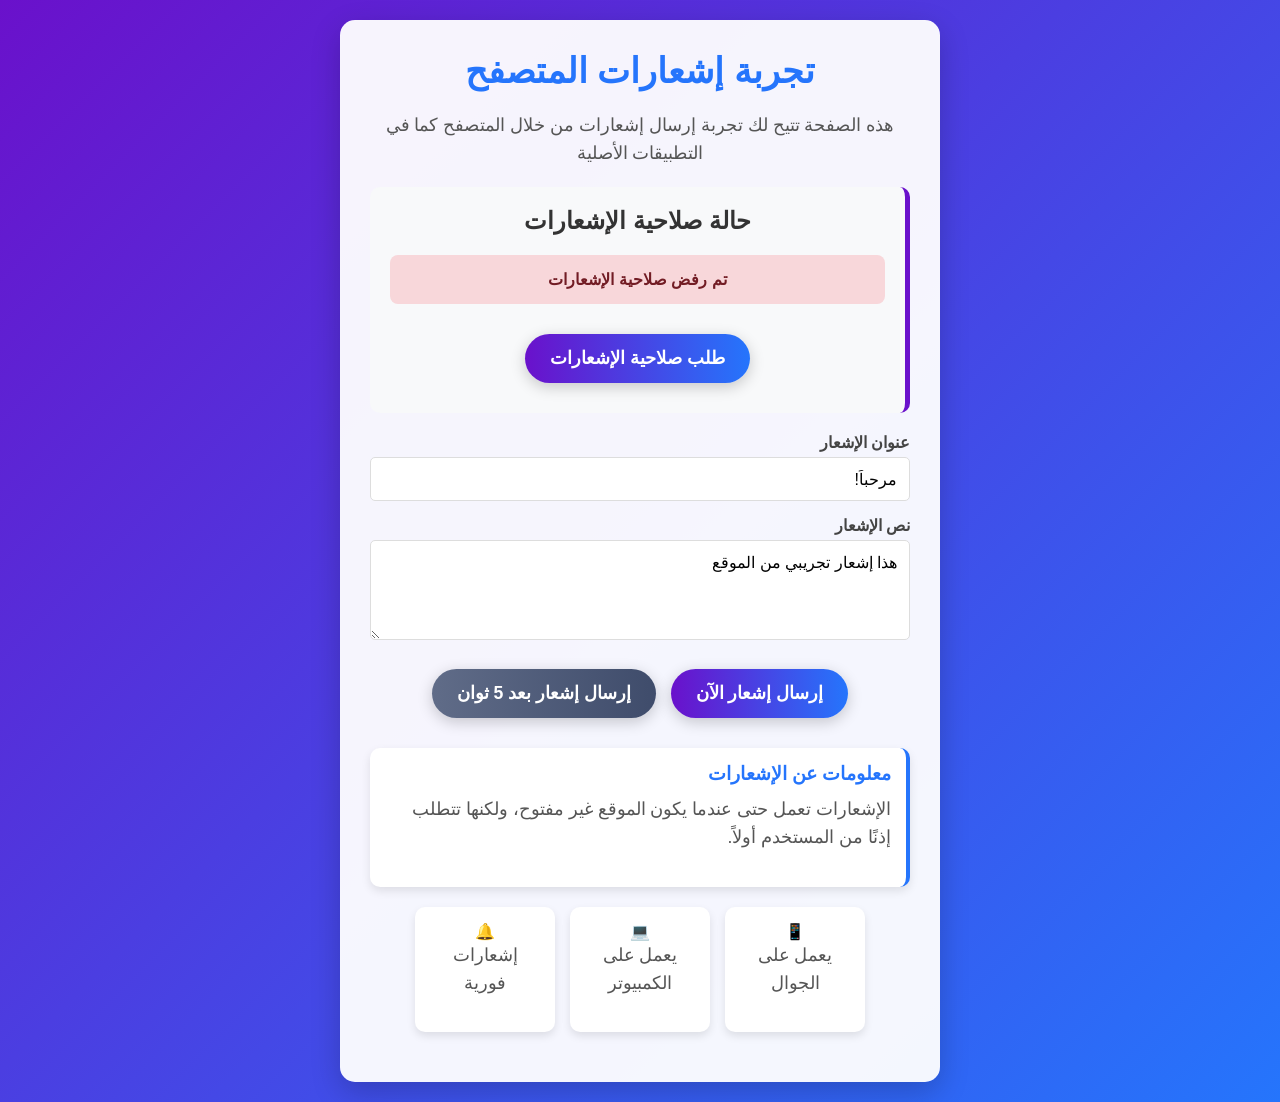
==== index.html @ 8c6db7a8 "Add files via upload" ====
<!DOCTYPE html>
<html lang="ar" dir="rtl">
<head>
    <meta charset="UTF-8">
    <meta name="viewport" content="width=device-width, initial-scale=1.0">
    <title>تجربة إشعارات المتصفح</title>
    <style>
        * {
            box-sizing: border-box;
            margin: 0;
            padding: 0;
            font-family: 'Segoe UI', Tahoma, Geneva, Verdana, sans-serif;
        }
        
        body {
            background: linear-gradient(135deg, #6a11cb 0%, #2575fc 100%);
            color: #333;
            min-height: 100vh;
            padding: 20px;
            display: flex;
            flex-direction: column;
            align-items: center;
            justify-content: center;
        }
        
        .container {
            background-color: rgba(255, 255, 255, 0.95);
            border-radius: 15px;
            box-shadow: 0 10px 30px rgba(0, 0, 0, 0.2);
            padding: 30px;
            width: 90%;
            max-width: 600px;
            text-align: center;
        }
        
        h1 {
            color: #2575fc;
            margin-bottom: 20px;
            font-size: 2.2rem;
        }
        
        p {
            line-height: 1.6;
            margin-bottom: 20px;
            color: #555;
            font-size: 1.1rem;
        }
        
        .notification-box {
            background-color: #f8f9fa;
            border-radius: 10px;
            padding: 20px;
            margin: 20px 0;
            border-right: 5px solid #6a11cb;
        }
        
        .input-group {
            margin-bottom: 15px;
            text-align: right;
        }
        
        label {
            display: block;
            margin-bottom: 5px;
            font-weight: bold;
            color: #444;
        }
        
        input, textarea {
            width: 100%;
            padding: 12px;
            border: 1px solid #ddd;
            border-radius: 5px;
            font-size: 1rem;
            transition: border-color 0.3s;
        }
        
        input:focus, textarea:focus {
            outline: none;
            border-color: #6a11cb;
            box-shadow: 0 0 0 2px rgba(106, 17, 203, 0.2);
        }
        
        textarea {
            min-height: 100px;
            resize: vertical;
        }
        
        .btn {
            background: linear-gradient(to right, #6a11cb, #2575fc);
            color: white;
            border: none;
            padding: 14px 25px;
            border-radius: 50px;
            cursor: pointer;
            font-size: 1.1rem;
            font-weight: bold;
            margin: 10px 5px;
            transition: all 0.3s;
            box-shadow: 0 4px 15px rgba(0, 0, 0, 0.2);
        }
        
        .btn:hover {
            transform: translateY(-2px);
            box-shadow: 0 6px 20px rgba(0, 0, 0, 0.25);
        }
        
        .btn:active {
            transform: translateY(0);
        }
        
        .btn-secondary {
            background: linear-gradient(to right, #606c88, #3f4c6b);
        }
        
        .permission-status {
            margin: 20px 0;
            padding: 15px;
            border-radius: 8px;
            font-weight: bold;
        }
        
        .granted {
            background-color: #d4edda;
            color: #155724;
        }
        
        .denied {
            background-color: #f8d7da;
            color: #721c24;
        }
        
        .default {
            background-color: #e2e3e5;
            color: #383d41;
        }
        
        .notification-example {
            background-color: #fff;
            border-radius: 10px;
            padding: 15px;
            margin: 20px 0;
            box-shadow: 0 4px 10px rgba(0, 0, 0, 0.1);
            text-align: right;
            border-right: 4px solid #2575fc;
        }
        
        .notification-example h3 {
            color: #2575fc;
            margin-bottom: 10px;
        }
        
        .features {
            display: flex;
            flex-wrap: wrap;
            justify-content: center;
            gap: 15px;
            margin: 20px 0;
        }
        
        .feature {
            background: white;
            border-radius: 10px;
            padding: 15px;
            width: 140px;
            box-shadow: 0 4px 8px rgba(0, 0, 0, 0.1);
            text-align: center;
        }
        
        .feature i {
            font-size: 2rem;
            color: #6a11cb;
            margin-bottom: 10px;
        }
        
        @media (max-width: 768px) {
            .container {
                width: 95%;
                padding: 20px;
            }
            
            h1 {
                font-size: 1.8rem;
            }
            
            .btn {
                padding: 12px 20px;
                font-size: 1rem;
            }
        }
    </style>
</head>
<body>
    <div class="container">
        <h1>تجربة إشعارات المتصفح</h1>
        
        <p>هذه الصفحة تتيح لك تجربة إرسال إشعارات من خلال المتصفح كما في التطبيقات الأصلية</p>
        
        <div class="notification-box">
            <h2>حالة صلاحية الإشعارات</h2>
            <div id="permissionStatus" class="permission-status default">جارِ التحقق...</div>
            <button id="requestPermission" class="btn">طلب صلاحية الإشعارات</button>
        </div>
        
        <div class="input-group">
            <label for="notificationTitle">عنوان الإشعار</label>
            <input type="text" id="notificationTitle" value="مرحباً!">
        </div>
        
        <div class="input-group">
            <label for="notificationBody">نص الإشعار</label>
            <textarea id="notificationBody">هذا إشعار تجريبي من الموقع</textarea>
        </div>
        
        <button id="sendNotification" class="btn">إرسال إشعار الآن</button>
        <button id="scheduleNotification" class="btn btn-secondary">إرسال إشعار بعد 5 ثوان</button>
        
        <div class="notification-example">
            <h3>معلومات عن الإشعارات</h3>
            <p>الإشعارات تعمل حتى عندما يكون الموقع غير مفتوح، ولكنها تتطلب إذنًا من المستخدم أولاً.</p>
        </div>
        
        <div class="features">
            <div class="feature">
                <div>📱</div>
                <p>يعمل على الجوال</p>
            </div>
            <div class="feature">
                <div>💻</div>
                <p>يعمل على الكمبيوتر</p>
            </div>
            <div class="feature">
                <div>🔔</div>
                <p>إشعارات فورية</p>
            </div>
        </div>
    </div>

    <script>
        document.addEventListener('DOMContentLoaded', function() {
            const permissionStatus = document.getElementById('permissionStatus');
            const requestPermissionBtn = document.getElementById('requestPermission');
            const sendNotificationBtn = document.getElementById('sendNotification');
            const scheduleNotificationBtn = document.getElementById('scheduleNotification');
            
            // التحقق من حالة الصلاحية
            function checkNotificationPermission() {
                if (!('Notification' in window)) {
                    permissionStatus.textContent = 'المتصفح لا يدعم الإشعارات';
                    permissionStatus.className = 'permission-status denied';
                    requestPermissionBtn.disabled = true;
                    sendNotificationBtn.disabled = true;
                    scheduleNotificationBtn.disabled = true;
                    return;
                }
                
                if (Notification.permission === 'granted') {
                    permissionStatus.textContent = 'تم منح صلاحية الإشعارات';
                    permissionStatus.className = 'permission-status granted';
                    requestPermissionBtn.disabled = true;
                } else if (Notification.permission === 'denied') {
                    permissionStatus.textContent = 'تم رفض صلاحية الإشعارات';
                    permissionStatus.className = 'permission-status denied';
                    requestPermissionBtn.disabled = true;
                    sendNotificationBtn.disabled = true;
                    scheduleNotificationBtn.disabled = true;
                } else {
                    permissionStatus.textContent = 'لم يتم طلب صلاحية الإشعارات بعد';
                    permissionStatus.className = 'permission-status default';
                }
            }
            
            // طلب الصلاحية
            requestPermissionBtn.addEventListener('click', function() {
                Notification.requestPermission().then(function(permission) {
                    checkNotificationPermission();
                });
            });
            
            // إرسال إشعار
            function sendNotification() {
                const title = document.getElementById('notificationTitle').value || 'عنوان افتراضي';
                const body = document.getElementById('notificationBody').value || 'محتوى افتراضي';
                
                if (Notification.permission === 'granted') {
                    new Notification(title, { body, icon: 'https://example.com/icon.png' });
                } else {
                    alert('يجب منح صلاحية الإشعارات أولاً');
                }
            }
            
            // إرسال إشعار مجدول
            function scheduleNotification() {
                if (Notification.permission !== 'granted') {
                    alert('يجب منح صلاحية الإشعارات أولاً');
                    return;
                }
                
                sendNotificationBtn.disabled = true;
                scheduleNotificationBtn.disabled = true;
                
                let secondsLeft = 5;
                scheduleNotificationBtn.textContent = `جاري الجدولة (${secondsLeft})`;
                
                const countdown = setInterval(() => {
                    secondsLeft--;
                    scheduleNotificationBtn.textContent = `جاري الجدولة (${secondsLeft})`;
                    
                    if (secondsLeft <= 0) {
                        clearInterval(countdown);
                        sendNotification();
                        scheduleNotificationBtn.textContent = 'إرسال إشعار بعد 5 ثوان';
                        sendNotificationBtn.disabled = false;
                        scheduleNotificationBtn.disabled = false;
                    }
                }, 1000);
            }
            
            sendNotificationBtn.addEventListener('click', sendNotification);
            scheduleNotificationBtn.addEventListener('click', scheduleNotification);
            
            // التحقق الأولي من الصلاحية
            checkNotificationPermission();
        });
    </script>
</body>
</html>
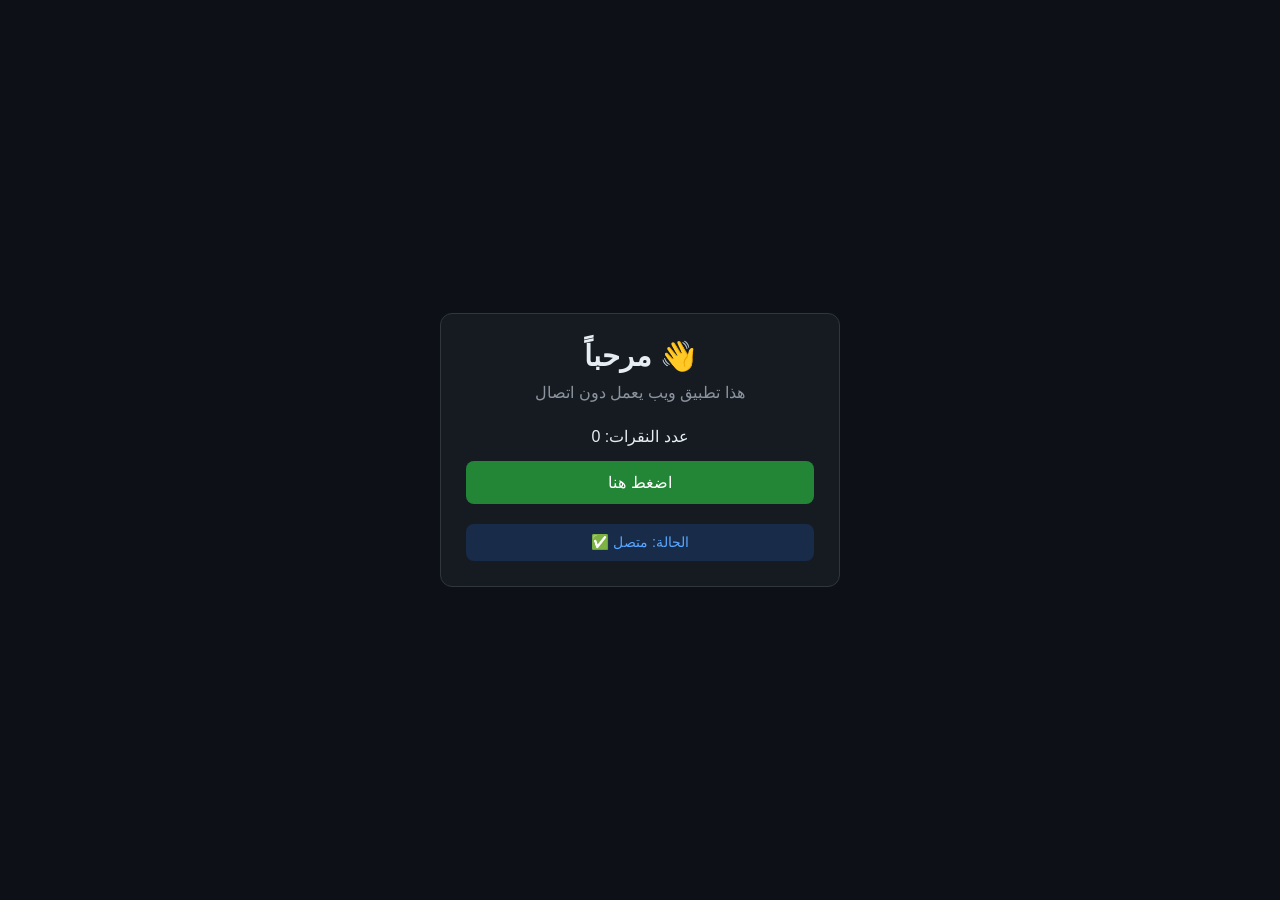
==== commit 4179dbf3: "Update index.html" ====
--- a/index.html
+++ b/index.html
@@ -1,327 +1,104 @@
 <!DOCTYPE html>
 <html lang="ar" dir="rtl">
 <head>
-    <meta charset="UTF-8">
-    <meta name="viewport" content="width=device-width, initial-scale=1.0">
-    <title>تجربة إشعارات المتصفح</title>
-    <style>
-        * {
-            box-sizing: border-box;
-            margin: 0;
-            padding: 0;
-            font-family: 'Segoe UI', Tahoma, Geneva, Verdana, sans-serif;
-        }
-        
-        body {
-            background: linear-gradient(135deg, #6a11cb 0%, #2575fc 100%);
-            color: #333;
-            min-height: 100vh;
-            padding: 20px;
-            display: flex;
-            flex-direction: column;
-            align-items: center;
-            justify-content: center;
-        }
-        
-        .container {
-            background-color: rgba(255, 255, 255, 0.95);
-            border-radius: 15px;
-            box-shadow: 0 10px 30px rgba(0, 0, 0, 0.2);
-            padding: 30px;
-            width: 90%;
-            max-width: 600px;
-            text-align: center;
-        }
-        
-        h1 {
-            color: #2575fc;
-            margin-bottom: 20px;
-            font-size: 2.2rem;
-        }
-        
-        p {
-            line-height: 1.6;
-            margin-bottom: 20px;
-            color: #555;
-            font-size: 1.1rem;
-        }
-        
-        .notification-box {
-            background-color: #f8f9fa;
-            border-radius: 10px;
-            padding: 20px;
-            margin: 20px 0;
-            border-right: 5px solid #6a11cb;
-        }
-        
-        .input-group {
-            margin-bottom: 15px;
-            text-align: right;
-        }
-        
-        label {
-            display: block;
-            margin-bottom: 5px;
-            font-weight: bold;
-            color: #444;
-        }
-        
-        input, textarea {
-            width: 100%;
-            padding: 12px;
-            border: 1px solid #ddd;
-            border-radius: 5px;
-            font-size: 1rem;
-            transition: border-color 0.3s;
-        }
-        
-        input:focus, textarea:focus {
-            outline: none;
-            border-color: #6a11cb;
-            box-shadow: 0 0 0 2px rgba(106, 17, 203, 0.2);
-        }
-        
-        textarea {
-            min-height: 100px;
-            resize: vertical;
-        }
-        
-        .btn {
-            background: linear-gradient(to right, #6a11cb, #2575fc);
-            color: white;
-            border: none;
-            padding: 14px 25px;
-            border-radius: 50px;
-            cursor: pointer;
-            font-size: 1.1rem;
-            font-weight: bold;
-            margin: 10px 5px;
-            transition: all 0.3s;
-            box-shadow: 0 4px 15px rgba(0, 0, 0, 0.2);
-        }
-        
-        .btn:hover {
-            transform: translateY(-2px);
-            box-shadow: 0 6px 20px rgba(0, 0, 0, 0.25);
-        }
-        
-        .btn:active {
-            transform: translateY(0);
-        }
-        
-        .btn-secondary {
-            background: linear-gradient(to right, #606c88, #3f4c6b);
-        }
-        
-        .permission-status {
-            margin: 20px 0;
-            padding: 15px;
-            border-radius: 8px;
-            font-weight: bold;
-        }
-        
-        .granted {
-            background-color: #d4edda;
-            color: #155724;
-        }
-        
-        .denied {
-            background-color: #f8d7da;
-            color: #721c24;
-        }
-        
-        .default {
-            background-color: #e2e3e5;
-            color: #383d41;
-        }
-        
-        .notification-example {
-            background-color: #fff;
-            border-radius: 10px;
-            padding: 15px;
-            margin: 20px 0;
-            box-shadow: 0 4px 10px rgba(0, 0, 0, 0.1);
-            text-align: right;
-            border-right: 4px solid #2575fc;
-        }
-        
-        .notification-example h3 {
-            color: #2575fc;
-            margin-bottom: 10px;
-        }
-        
-        .features {
-            display: flex;
-            flex-wrap: wrap;
-            justify-content: center;
-            gap: 15px;
-            margin: 20px 0;
-        }
-        
-        .feature {
-            background: white;
-            border-radius: 10px;
-            padding: 15px;
-            width: 140px;
-            box-shadow: 0 4px 8px rgba(0, 0, 0, 0.1);
-            text-align: center;
-        }
-        
-        .feature i {
-            font-size: 2rem;
-            color: #6a11cb;
-            margin-bottom: 10px;
-        }
-        
-        @media (max-width: 768px) {
-            .container {
-                width: 95%;
-                padding: 20px;
-            }
-            
-            h1 {
-                font-size: 1.8rem;
-            }
-            
-            .btn {
-                padding: 12px 20px;
-                font-size: 1rem;
-            }
-        }
-    </style>
+  <meta charset="UTF-8" />
+  <meta name="viewport" content="width=device-width, initial-scale=1.0" />
+  <meta name="theme-color" content="#0d1117" />
+  <title>تطبيقي دون اتصال</title>
+  <link rel="manifest" href="manifest.json" />
+  <style>
+    * { box-sizing: border-box; margin: 0; padding: 0; }
+    body {
+      font-family: 'Segoe UI', Tahoma, sans-serif;
+      background: #0d1117;
+      color: #e6edf3;
+      min-height: 100vh;
+      display: flex;
+      flex-direction: column;
+      align-items: center;
+      justify-content: center;
+      padding: 20px;
+      text-align: center;
+    }
+    h1 { font-size: 1.8rem; margin-bottom: 10px; }
+    p { color: #8b949e; margin-bottom: 25px; }
+    .card {
+      background: #161b22;
+      border: 1px solid #30363d;
+      border-radius: 12px;
+      padding: 25px;
+      max-width: 400px;
+      width: 100%;
+    }
+    button {
+      background: #238636;
+      color: #fff;
+      border: none;
+      padding: 12px 24px;
+      border-radius: 8px;
+      font-size: 1rem;
+      cursor: pointer;
+      width: 100%;
+      margin-top: 15px;
+    }
+    button:active { background: #2ea043; }
+    .status {
+      margin-top: 20px;
+      padding: 10px;
+      border-radius: 8px;
+      font-size: 0.9rem;
+    }
+    .online { background: #1f6feb33; color: #58a6ff; }
+    .offline { background: #f8514933; color: #f85149; }
+  </style>
 </head>
 <body>
-    <div class="container">
-        <h1>تجربة إشعارات المتصفح</h1>
-        
-        <p>هذه الصفحة تتيح لك تجربة إرسال إشعارات من خلال المتصفح كما في التطبيقات الأصلية</p>
-        
-        <div class="notification-box">
-            <h2>حالة صلاحية الإشعارات</h2>
-            <div id="permissionStatus" class="permission-status default">جارِ التحقق...</div>
-            <button id="requestPermission" class="btn">طلب صلاحية الإشعارات</button>
-        </div>
-        
-        <div class="input-group">
-            <label for="notificationTitle">عنوان الإشعار</label>
-            <input type="text" id="notificationTitle" value="مرحباً!">
-        </div>
-        
-        <div class="input-group">
-            <label for="notificationBody">نص الإشعار</label>
-            <textarea id="notificationBody">هذا إشعار تجريبي من الموقع</textarea>
-        </div>
-        
-        <button id="sendNotification" class="btn">إرسال إشعار الآن</button>
-        <button id="scheduleNotification" class="btn btn-secondary">إرسال إشعار بعد 5 ثوان</button>
-        
-        <div class="notification-example">
-            <h3>معلومات عن الإشعارات</h3>
-            <p>الإشعارات تعمل حتى عندما يكون الموقع غير مفتوح، ولكنها تتطلب إذنًا من المستخدم أولاً.</p>
-        </div>
-        
-        <div class="features">
-            <div class="feature">
-                <div>📱</div>
-                <p>يعمل على الجوال</p>
-            </div>
-            <div class="feature">
-                <div>💻</div>
-                <p>يعمل على الكمبيوتر</p>
-            </div>
-            <div class="feature">
-                <div>🔔</div>
-                <p>إشعارات فورية</p>
-            </div>
-        </div>
-    </div>
 
-    <script>
-        document.addEventListener('DOMContentLoaded', function() {
-            const permissionStatus = document.getElementById('permissionStatus');
-            const requestPermissionBtn = document.getElementById('requestPermission');
-            const sendNotificationBtn = document.getElementById('sendNotification');
-            const scheduleNotificationBtn = document.getElementById('scheduleNotification');
-            
-            // التحقق من حالة الصلاحية
-            function checkNotificationPermission() {
-                if (!('Notification' in window)) {
-                    permissionStatus.textContent = 'المتصفح لا يدعم الإشعارات';
-                    permissionStatus.className = 'permission-status denied';
-                    requestPermissionBtn.disabled = true;
-                    sendNotificationBtn.disabled = true;
-                    scheduleNotificationBtn.disabled = true;
-                    return;
-                }
-                
-                if (Notification.permission === 'granted') {
-                    permissionStatus.textContent = 'تم منح صلاحية الإشعارات';
-                    permissionStatus.className = 'permission-status granted';
-                    requestPermissionBtn.disabled = true;
-                } else if (Notification.permission === 'denied') {
-                    permissionStatus.textContent = 'تم رفض صلاحية الإشعارات';
-                    permissionStatus.className = 'permission-status denied';
-                    requestPermissionBtn.disabled = true;
-                    sendNotificationBtn.disabled = true;
-                    scheduleNotificationBtn.disabled = true;
-                } else {
-                    permissionStatus.textContent = 'لم يتم طلب صلاحية الإشعارات بعد';
-                    permissionStatus.className = 'permission-status default';
-                }
-            }
-            
-            // طلب الصلاحية
-            requestPermissionBtn.addEventListener('click', function() {
-                Notification.requestPermission().then(function(permission) {
-                    checkNotificationPermission();
-                });
-            });
-            
-            // إرسال إشعار
-            function sendNotification() {
-                const title = document.getElementById('notificationTitle').value || 'عنوان افتراضي';
-                const body = document.getElementById('notificationBody').value || 'محتوى افتراضي';
-                
-                if (Notification.permission === 'granted') {
-                    new Notification(title, { body, icon: 'https://example.com/icon.png' });
-                } else {
-                    alert('يجب منح صلاحية الإشعارات أولاً');
-                }
-            }
-            
-            // إرسال إشعار مجدول
-            function scheduleNotification() {
-                if (Notification.permission !== 'granted') {
-                    alert('يجب منح صلاحية الإشعارات أولاً');
-                    return;
-                }
-                
-                sendNotificationBtn.disabled = true;
-                scheduleNotificationBtn.disabled = true;
-                
-                let secondsLeft = 5;
-                scheduleNotificationBtn.textContent = `جاري الجدولة (${secondsLeft})`;
-                
-                const countdown = setInterval(() => {
-                    secondsLeft--;
-                    scheduleNotificationBtn.textContent = `جاري الجدولة (${secondsLeft})`;
-                    
-                    if (secondsLeft <= 0) {
-                        clearInterval(countdown);
-                        sendNotification();
-                        scheduleNotificationBtn.textContent = 'إرسال إشعار بعد 5 ثوان';
-                        sendNotificationBtn.disabled = false;
-                        scheduleNotificationBtn.disabled = false;
-                    }
-                }, 1000);
-            }
-            
-            sendNotificationBtn.addEventListener('click', sendNotification);
-            scheduleNotificationBtn.addEventListener('click', scheduleNotification);
-            
-            // التحقق الأولي من الصلاحية
-            checkNotificationPermission();
-        });
-    </script>
+  <div class="card">
+    <h1>👋 مرحباً</h1>
+    <p>هذا تطبيق ويب يعمل دون اتصال</p>
+
+    <div id="counter">عدد النقرات: 0</div>
+    <button id="clickBtn">اضغط هنا</button>
+
+    <div id="status" class="status online">الحالة: متصل</div>
+  </div>
+
+  <script>
+    // 1) عداد محفوظ في localStorage
+    let count = Number(localStorage.getItem('myCounter')) || 0;
+    const counterEl = document.getElementById('counter');
+    counterEl.textContent = 'عدد النقرات: ' + count;
+
+    document.getElementById('clickBtn').addEventListener('click', () => {
+      count++;
+      counterEl.textContent = 'عدد النقرات: ' + count;
+      localStorage.setItem('myCounter', count);
+    });
+
+    // 2) حالة الاتصال
+    const statusEl = document.getElementById('status');
+    function updateStatus() {
+      if (navigator.onLine) {
+        statusEl.textContent = 'الحالة: متصل ✅';
+        statusEl.className = 'status online';
+      } else {
+        statusEl.textContent = 'الحالة: دون اتصال ⚡';
+        statusEl.className = 'status offline';
+      }
+    }
+    window.addEventListener('online', updateStatus);
+    window.addEventListener('offline', updateStatus);
+    updateStatus();
+
+    // 3) تسجيل Service Worker
+    if ('serviceWorker' in navigator) {
+      window.addEventListener('load', () => {
+        navigator.serviceWorker.register('sw.js')
+          .then(reg => console.log('تم تسجيل SW:', reg.scope))
+          .catch(err => console.log('فشل التسجيل:', err));
+      });
+    }
+  </script>
 </body>
-</html>+</html>
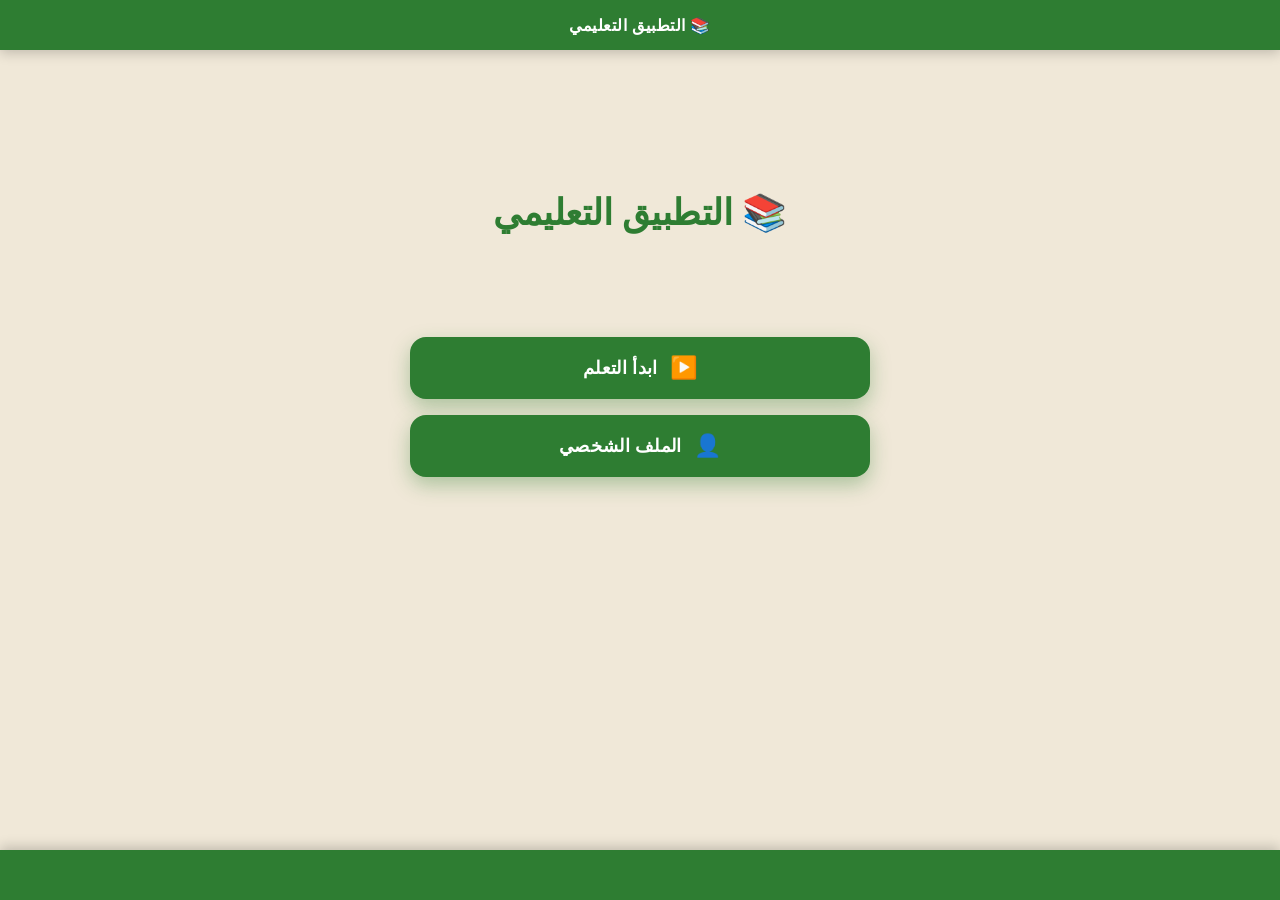
==== commit 2ca502be: "Add files via upload" ====
--- a/index.html
+++ b/index.html
@@ -1,104 +1,225 @@
 <!DOCTYPE html>
 <html lang="ar" dir="rtl">
 <head>
-  <meta charset="UTF-8" />
-  <meta name="viewport" content="width=device-width, initial-scale=1.0" />
-  <meta name="theme-color" content="#0d1117" />
-  <title>تطبيقي دون اتصال</title>
-  <link rel="manifest" href="manifest.json" />
-  <style>
-    * { box-sizing: border-box; margin: 0; padding: 0; }
-    body {
-      font-family: 'Segoe UI', Tahoma, sans-serif;
-      background: #0d1117;
-      color: #e6edf3;
-      min-height: 100vh;
-      display: flex;
-      flex-direction: column;
-      align-items: center;
-      justify-content: center;
-      padding: 20px;
-      text-align: center;
+<meta charset="UTF-8">
+<meta name="viewport" content="width=device-width, initial-scale=1.0">
+<title>الصفحة الرئيسية</title>
+<style>
+  * { margin: 0; padding: 0; box-sizing: border-box; font-family: 'Segoe UI', Tahoma, sans-serif; }
+
+  :root {
+    --bg-page: #f0e8d8;
+    --text-color: #1b3a1f;
+    --frame-color: #2e7d32;
+    --frame-height: 50px;
+    --frame-text: #ffffff;
+
+    --btn-bg: #2e7d32;
+    --btn-text: #ffffff;
+    --btn-hover: #1b5e20;
+    --btn-shadow: rgba(46,125,50,0.35);
+    --btn-shadow-hover: rgba(46,125,50,0.45);
+  }
+
+  html, body { height: 100%; margin: 0; }
+
+  body {
+    min-height: 100vh;
+    background: var(--bg-page);
+    color: var(--text-color);
+    display: flex;
+    flex-direction: column;
+    overflow-x: hidden;
+  }
+
+  .top-frame {
+    position: fixed; top: 0; left: 0; right: 0;
+    height: var(--frame-height);
+    background: var(--frame-color);
+    display: flex; align-items: center; justify-content: center;
+    z-index: 999;
+    box-shadow: 0 3px 12px rgba(0,0,0,0.2);
+  }
+  .frame-title {
+    font-size: 16px;
+    font-weight: 700;
+    color: var(--frame-text);
+    letter-spacing: 0.5px;
+  }
+
+  .bottom-frame {
+    position: fixed; bottom: 0; left: 0; right: 0;
+    height: var(--frame-height);
+    background: var(--frame-color);
+    z-index: 999;
+    box-shadow: 0 -3px 12px rgba(0,0,0,0.2);
+  }
+
+  .main-wrapper {
+    flex: 1;
+    display: flex;
+    align-items: flex-start;
+    justify-content: center;
+    padding: calc(var(--frame-height) + 40px) 24px calc(var(--frame-height) + 30px);
+    min-height: 100vh;
+  }
+
+  .content {
+    width: 100%;
+    max-width: 460px;
+    text-align: center;
+    animation: fadeIn 0.7s ease;
+    margin-top: 100px;   /* ✅ العنوان أنزل قليلاً */
+  }
+
+  @keyframes fadeIn {
+    from { opacity: 0; transform: translateY(20px); }
+    to   { opacity: 1; transform: translateY(0); }
+  }
+
+  .app-title {
+    font-size: 36px;
+    font-weight: 800;
+    color: var(--frame-color);
+    margin-bottom: 30px;
+    letter-spacing: -0.5px;
+    line-height: 1.3;
+  }
+
+  /* ✅ الأزرار أنزل أكثر */
+  .buttons {
+    display: flex;
+    flex-direction: column;
+    gap: 16px;
+    margin-top: 100px;
+  }
+
+  .main-btn {
+    width: 100%;
+    padding: 18px 28px;
+    border: none;
+    border-radius: 16px;
+    font-size: 18px;
+    font-weight: 700;
+    font-family: inherit;
+    cursor: pointer;
+    display: flex;
+    align-items: center;
+    justify-content: center;
+    gap: 12px;
+    transition: all 0.3s ease;
+    position: relative;
+    overflow: hidden;
+    letter-spacing: 0.3px;
+    background: var(--btn-bg);
+    color: var(--btn-text);
+    box-shadow: 0 8px 20px var(--btn-shadow);
+  }
+
+  .main-btn:hover {
+    background: var(--btn-hover);
+    transform: translateY(-3px);
+    box-shadow: 0 12px 28px var(--btn-shadow-hover);
+  }
+
+  .main-btn:active {
+    transform: translateY(-1px);
+    box-shadow: 0 6px 14px var(--btn-shadow);
+  }
+
+  .main-btn .icon {
+    font-size: 22px;
+    display: inline-block;
+    transition: transform 0.3s ease;
+  }
+
+  .main-btn:hover .icon {
+    transform: scale(1.15);
+  }
+
+  .main-btn::before {
+    content: "";
+    position: absolute;
+    top: 0; left: -100%;
+    width: 100%; height: 100%;
+    background: linear-gradient(
+      90deg,
+      transparent,
+      rgba(255,255,255,0.25),
+      transparent
+    );
+    transition: left 0.6s ease;
+  }
+  .main-btn:hover::before { left: 100%; }
+
+  @media (max-width: 480px) {
+    .content { margin-top: 70px; }
+    .app-title { font-size: 28px; margin-bottom: 24px; }
+    .buttons { margin-top: 70px; }
+    .main-btn {
+      padding: 16px 22px;
+      font-size: 16px;
+      border-radius: 14px;
     }
-    h1 { font-size: 1.8rem; margin-bottom: 10px; }
-    p { color: #8b949e; margin-bottom: 25px; }
-    .card {
-      background: #161b22;
-      border: 1px solid #30363d;
-      border-radius: 12px;
-      padding: 25px;
-      max-width: 400px;
-      width: 100%;
-    }
-    button {
-      background: #238636;
-      color: #fff;
-      border: none;
-      padding: 12px 24px;
-      border-radius: 8px;
-      font-size: 1rem;
-      cursor: pointer;
-      width: 100%;
-      margin-top: 15px;
-    }
-    button:active { background: #2ea043; }
-    .status {
-      margin-top: 20px;
-      padding: 10px;
-      border-radius: 8px;
-      font-size: 0.9rem;
-    }
-    .online { background: #1f6feb33; color: #58a6ff; }
-    .offline { background: #f8514933; color: #f85149; }
-  </style>
+    .main-btn .icon { font-size: 20px; }
+  }
+
+  @media (max-width: 360px) {
+    .content { margin-top: 50px; }
+    .app-title { font-size: 24px; margin-bottom: 20px; }
+    .buttons { margin-top: 50px; }
+    .main-btn { padding: 14px 18px; font-size: 15px; }
+  }
+</style>
 </head>
 <body>
 
-  <div class="card">
-    <h1>👋 مرحباً</h1>
-    <p>هذا تطبيق ويب يعمل دون اتصال</p>
-
-    <div id="counter">عدد النقرات: 0</div>
-    <button id="clickBtn">اضغط هنا</button>
-
-    <div id="status" class="status online">الحالة: متصل</div>
+<div class="top-frame">
+  <div class="frame-title">📚 التطبيق التعليمي</div>
+</div>
+
+<div class="main-wrapper">
+  <div class="content">
+
+    <h1 class="app-title">📚 التطبيق التعليمي</h1>
+
+    <div class="buttons">
+      <button class="main-btn" id="startBtn">
+        <span class="icon">▶️</span>
+        <span>ابدأ التعلم</span>
+      </button>
+
+      <button class="main-btn" id="profileBtn">
+        <span class="icon">👤</span>
+        <span>الملف الشخصي</span>
+      </button>
+    </div>
+
   </div>
-
-  <script>
-    // 1) عداد محفوظ في localStorage
-    let count = Number(localStorage.getItem('myCounter')) || 0;
-    const counterEl = document.getElementById('counter');
-    counterEl.textContent = 'عدد النقرات: ' + count;
-
-    document.getElementById('clickBtn').addEventListener('click', () => {
-      count++;
-      counterEl.textContent = 'عدد النقرات: ' + count;
-      localStorage.setItem('myCounter', count);
-    });
-
-    // 2) حالة الاتصال
-    const statusEl = document.getElementById('status');
-    function updateStatus() {
-      if (navigator.onLine) {
-        statusEl.textContent = 'الحالة: متصل ✅';
-        statusEl.className = 'status online';
-      } else {
-        statusEl.textContent = 'الحالة: دون اتصال ⚡';
-        statusEl.className = 'status offline';
-      }
-    }
-    window.addEventListener('online', updateStatus);
-    window.addEventListener('offline', updateStatus);
-    updateStatus();
-
-    // 3) تسجيل Service Worker
-    if ('serviceWorker' in navigator) {
-      window.addEventListener('load', () => {
-        navigator.serviceWorker.register('sw.js')
-          .then(reg => console.log('تم تسجيل SW:', reg.scope))
-          .catch(err => console.log('فشل التسجيل:', err));
-      });
-    }
-  </script>
+</div>
+
+<div class="bottom-frame"></div>
+
+<script>
+const CONFIG = {
+  startUrl:   "stages.html",
+  profileUrl: "profile.html",
+};
+
+document.getElementById('startBtn').onclick = () => {
+  window.location.href = CONFIG.startUrl;
+};
+
+document.getElementById('profileBtn').onclick = () => {
+  window.location.href = CONFIG.profileUrl;
+};
+
+document.addEventListener('keydown', (e) => {
+  if (e.key === 'Enter') {
+    document.getElementById('startBtn').click();
+  }
+});
+</script>
+
 </body>
-</html>
+</html>
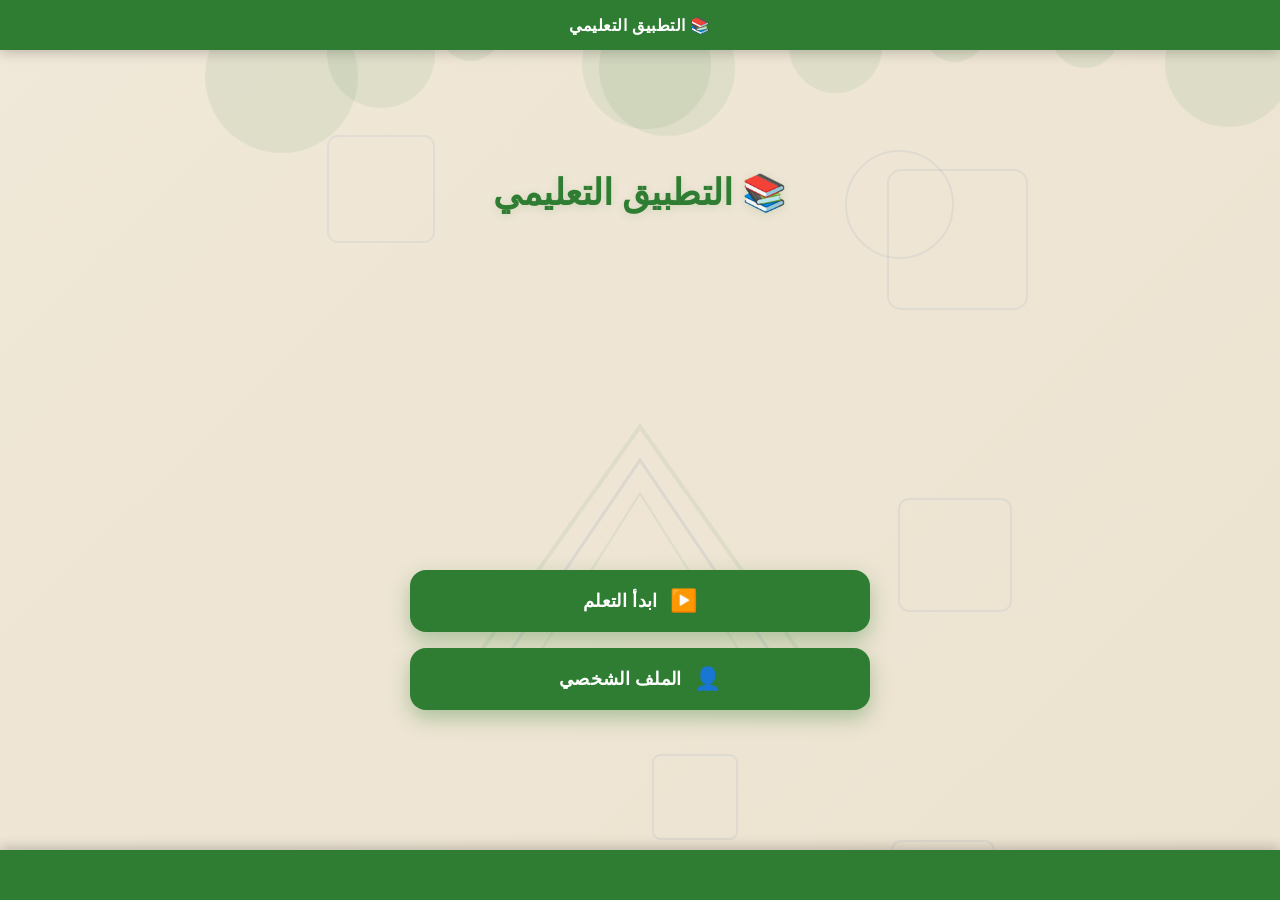
==== commit e6e1eada: "Add files via upload" ====
--- a/index.html
+++ b/index.html
@@ -5,7 +5,7 @@
 <meta name="viewport" content="width=device-width, initial-scale=1.0">
 <title>الصفحة الرئيسية</title>
 <style>
-  * { margin: 0; padding: 0; box-sizing: border-box; font-family: 'Segoe UI', Tahoma, sans-serif; }
+  * { margin: 0; padding: 0; box-sizing: border-box; font-family: 'Segoe UI', Tahoma, sans-serif; -webkit-tap-highlight-color: transparent; }
 
   :root {
     --bg-page: #f0e8d8;
@@ -30,8 +30,62 @@
     display: flex;
     flex-direction: column;
     overflow-x: hidden;
-  }
-
+    position: relative;
+  }
+
+  /* ====== الخلفية المتحركة ====== */
+  .animated-bg {
+    position: fixed;
+    top: 0; left: 0;
+    width: 100%; height: 100%;
+    z-index: 0;
+    overflow: hidden;
+    pointer-events: none;
+    background: linear-gradient(135deg, #f0e8d8 0%, #e8dcc8 50%, #f0e8d8 100%);
+    background-size: 400% 400%;
+    animation: gradientShift 12s ease infinite;
+  }
+
+  @keyframes gradientShift {
+    0%   { background-position: 0% 50%; }
+    50%  { background-position: 100% 50%; }
+    100% { background-position: 0% 50%; }
+  }
+
+  .animated-bg .bubble {
+    position: absolute;
+    border-radius: 50%;
+    background: rgba(46, 125, 50, 0.08);
+    animation: floatUp linear infinite;
+    will-change: transform;
+  }
+
+  @keyframes floatUp {
+    0% {
+      transform: translateY(100vh) scale(0.6);
+      opacity: 0;
+    }
+    10% { opacity: 1; }
+    90% { opacity: 1; }
+    100% {
+      transform: translateY(-20vh) scale(1.1);
+      opacity: 0;
+    }
+  }
+
+  .animated-bg .shape {
+    position: absolute;
+    border: 2px solid rgba(13, 71, 161, 0.06);
+    animation: rotateShape linear infinite;
+    will-change: transform;
+  }
+
+  @keyframes rotateShape {
+    from { transform: rotate(0deg); }
+    to   { transform: rotate(360deg); }
+  }
+
+  /* ====== الإطار العلوي ====== */
   .top-frame {
     position: fixed; top: 0; left: 0; right: 0;
     height: var(--frame-height);
@@ -47,6 +101,7 @@
     letter-spacing: 0.5px;
   }
 
+  /* ====== الإطار السفلي ====== */
   .bottom-frame {
     position: fixed; bottom: 0; left: 0; right: 0;
     height: var(--frame-height);
@@ -55,43 +110,89 @@
     box-shadow: 0 -3px 12px rgba(0,0,0,0.2);
   }
 
+  /* ====== الحاوية الرئيسية ====== */
   .main-wrapper {
+    position: relative;
+    z-index: 1;
     flex: 1;
     display: flex;
-    align-items: flex-start;
-    justify-content: center;
-    padding: calc(var(--frame-height) + 40px) 24px calc(var(--frame-height) + 30px);
+    flex-direction: column;
+    align-items: center;
+    justify-content: space-between;
+    padding: calc(var(--frame-height) + 80px) 24px calc(var(--frame-height) + 40px);
     min-height: 100vh;
   }
 
-  .content {
-    width: 100%;
-    max-width: 460px;
-    text-align: center;
-    animation: fadeIn 0.7s ease;
-    margin-top: 100px;   /* ✅ العنوان أنزل قليلاً */
-  }
-
-  @keyframes fadeIn {
-    from { opacity: 0; transform: translateY(20px); }
-    to   { opacity: 1; transform: translateY(0); }
-  }
-
+  /* ====== العنوان (منزّل قليلاً) ====== */
   .app-title {
     font-size: 36px;
     font-weight: 800;
     color: var(--frame-color);
-    margin-bottom: 30px;
     letter-spacing: -0.5px;
     line-height: 1.3;
-  }
-
-  /* ✅ الأزرار أنزل أكثر */
+    text-align: center;
+    text-shadow: 0 2px 10px rgba(46,125,50,0.15);
+    animation: titleFadeIn 1s ease-out;
+    margin-top: 40px;
+    width: 100%;
+    max-width: 460px;
+  }
+
+  @keyframes titleFadeIn {
+    from {
+      opacity: 0;
+      transform: translateY(-30px);
+    }
+    to {
+      opacity: 1;
+      transform: translateY(0);
+    }
+  }
+
+  /* ====== قسم الأزرار (مرفوع قليلاً) ====== */
+  .bottom-section {
+    position: relative;
+    width: 100%;
+    max-width: 460px;
+    display: flex;
+    flex-direction: column;
+    align-items: center;
+    padding-bottom: 20px;
+    margin-bottom: 80px;
+  }
+
+  /* ====== شكل المثلث خلف الأزرار ====== */
+  .triangle-bg {
+    position: absolute;
+    bottom: 20px;
+    left: 50%;
+    transform: translateX(-50%);
+    width: min(90vw, 420px);
+    height: 300px;
+    z-index: 0;
+    pointer-events: none;
+    opacity: 0.08;
+    animation: trianglePulse 6s ease-in-out infinite;
+  }
+
+  @keyframes trianglePulse {
+    0%, 100% { transform: translateX(-50%) scale(1) rotate(0deg); opacity: 0.08; }
+    50%      { transform: translateX(-50%) scale(1.05) rotate(2deg); opacity: 0.12; }
+  }
+
+  .triangle-bg svg {
+    width: 100%;
+    height: 100%;
+  }
+
+  /* ====== الأزرار ====== */
   .buttons {
     display: flex;
     flex-direction: column;
     gap: 16px;
-    margin-top: 100px;
+    width: 100%;
+    position: relative;
+    z-index: 2;
   }
 
   .main-btn {
@@ -133,56 +234,74 @@
     transition: transform 0.3s ease;
   }
 
-  .main-btn:hover .icon {
-    transform: scale(1.15);
-  }
+  .main-btn:hover .icon { transform: scale(1.15); }
 
   .main-btn::before {
     content: "";
     position: absolute;
     top: 0; left: -100%;
     width: 100%; height: 100%;
-    background: linear-gradient(
-      90deg,
-      transparent,
-      rgba(255,255,255,0.25),
-      transparent
-    );
+    background: linear-gradient(90deg, transparent, rgba(255,255,255,0.25), transparent);
     transition: left 0.6s ease;
   }
   .main-btn:hover::before { left: 100%; }
 
+  /* ====== استجابة الشاشات ====== */
   @media (max-width: 480px) {
-    .content { margin-top: 70px; }
-    .app-title { font-size: 28px; margin-bottom: 24px; }
-    .buttons { margin-top: 70px; }
-    .main-btn {
-      padding: 16px 22px;
-      font-size: 16px;
-      border-radius: 14px;
-    }
+    .app-title { font-size: 28px; margin-top: 30px; }
+    .main-btn { padding: 16px 22px; font-size: 16px; border-radius: 14px; }
     .main-btn .icon { font-size: 20px; }
+    .triangle-bg { height: 260px; bottom: 10px; }
+    .bottom-section { margin-bottom: 60px; }
   }
 
   @media (max-width: 360px) {
-    .content { margin-top: 50px; }
-    .app-title { font-size: 24px; margin-bottom: 20px; }
-    .buttons { margin-top: 50px; }
+    .app-title { font-size: 24px; margin-top: 20px; }
     .main-btn { padding: 14px 18px; font-size: 15px; }
+    .triangle-bg { height: 220px; bottom: 5px; }
+    .bottom-section { margin-bottom: 50px; }
+  }
+
+  @media (max-height: 700px) {
+    .app-title { font-size: 30px; margin-top: 20px; }
+    .triangle-bg { height: 240px; }
+    .bottom-section { margin-bottom: 50px; }
+  }
+
+  @media (max-height: 600px) {
+    .app-title { font-size: 26px; margin-top: 10px; }
+    .triangle-bg { height: 200px; }
+    .bottom-section { margin-bottom: 30px; }
   }
 </style>
 </head>
 <body>
 
+<!-- الخلفية المتحركة -->
+<div class="animated-bg" id="animatedBg"></div>
+
 <div class="top-frame">
   <div class="frame-title">📚 التطبيق التعليمي</div>
 </div>
 
 <div class="main-wrapper">
-  <div class="content">
-
-    <h1 class="app-title">📚 التطبيق التعليمي</h1>
-
+
+  <!-- العنوان (منزّل قليلاً) -->
+  <h1 class="app-title">📚 التطبيق التعليمي</h1>
+
+  <!-- قسم الأزرار (مرفوع قليلاً) -->
+  <div class="bottom-section">
+
+    <!-- شكل المثلث خلف الأزرار -->
+    <div class="triangle-bg" id="triangleBg">
+      <svg viewBox="0 0 200 180" preserveAspectRatio="none">
+        <polygon points="100,10 190,170 10,170" fill="none" stroke="#2e7d32" stroke-width="2"/>
+        <polygon points="100,30 170,160 30,160" fill="none" stroke="#0d47a1" stroke-width="1.5"/>
+        <polygon points="100,50 150,150 50,150" fill="none" stroke="#2e7d32" stroke-width="1"/>
+      </svg>
+    </div>
+
+    <!-- الأزرار -->
     <div class="buttons">
       <button class="main-btn" id="startBtn">
         <span class="icon">▶️</span>
@@ -196,11 +315,48 @@
     </div>
 
   </div>
+
 </div>
 
 <div class="bottom-frame"></div>
 
 <script>
+/* ============================================================
+   🎨 الخلفية المتحركة
+   ============================================================ */
+function createAnimatedBackground() {
+  const bg = document.getElementById("animatedBg");
+
+  for (let i = 0; i < 12; i++) {
+    const bubble = document.createElement("div");
+    bubble.className = "bubble";
+    const size = 40 + Math.random() * 120;
+    bubble.style.width = size + "px";
+    bubble.style.height = size + "px";
+    bubble.style.left = Math.random() * 100 + "%";
+    bubble.style.animationDuration = (12 + Math.random() * 18) + "s";
+    bubble.style.animationDelay = (Math.random() * 15) + "s";
+    bg.appendChild(bubble);
+  }
+
+  for (let i = 0; i < 6; i++) {
+    const shape = document.createElement("div");
+    shape.className = "shape";
+    const size = 60 + Math.random() * 100;
+    shape.style.width = size + "px";
+    shape.style.height = size + "px";
+    shape.style.left = (5 + Math.random() * 90) + "%";
+    shape.style.top = (5 + Math.random() * 90) + "%";
+    shape.style.borderRadius = Math.random() > 0.5 ? "50%" : "10%";
+    shape.style.animationDuration = (20 + Math.random() * 30) + "s";
+    shape.style.animationDelay = (Math.random() * 10) + "s";
+    bg.appendChild(shape);
+  }
+}
+
+/* ============================================================
+   🔗 روابط الأزرار
+   ============================================================ */
 const CONFIG = {
   startUrl:   "stages.html",
   profileUrl: "profile.html",
@@ -219,6 +375,38 @@
     document.getElementById('startBtn').click();
   }
 });
+
+/* ============================================================
+   🚀 التشغيل
+   ============================================================ */
+createAnimatedBackground();
+
+/* ============================================================
+   💾 التخزين الدائم + Service Worker
+   ============================================================ */
+if (navigator.storage && navigator.storage.persist) {
+  navigator.storage.persist().then(granted => {
+    console.log('💾 التخزين الدائم:', granted ? '✅ ممنوح' : '❌ مرفوض');
+  });
+}
+
+if ('serviceWorker' in navigator) {
+  window.addEventListener('load', () => {
+    navigator.serviceWorker.register('./sw.js')
+      .then(reg => {
+        console.log('✅ Service Worker مسجل:', reg.scope);
+        setInterval(() => {
+          if (navigator.serviceWorker.controller) {
+            navigator.serviceWorker.controller.postMessage({ type: 'KEEP_ALIVE' });
+          }
+        }, 30000);
+      })
+      .catch(err => console.error('❌ فشل تسجيل SW:', err));
+  });
+}
+
+window.addEventListener('online',  () => console.log('🌐 متصل'));
+window.addEventListener('offline', () => console.log('📴 غير متصل'));
 </script>
 
 </body>
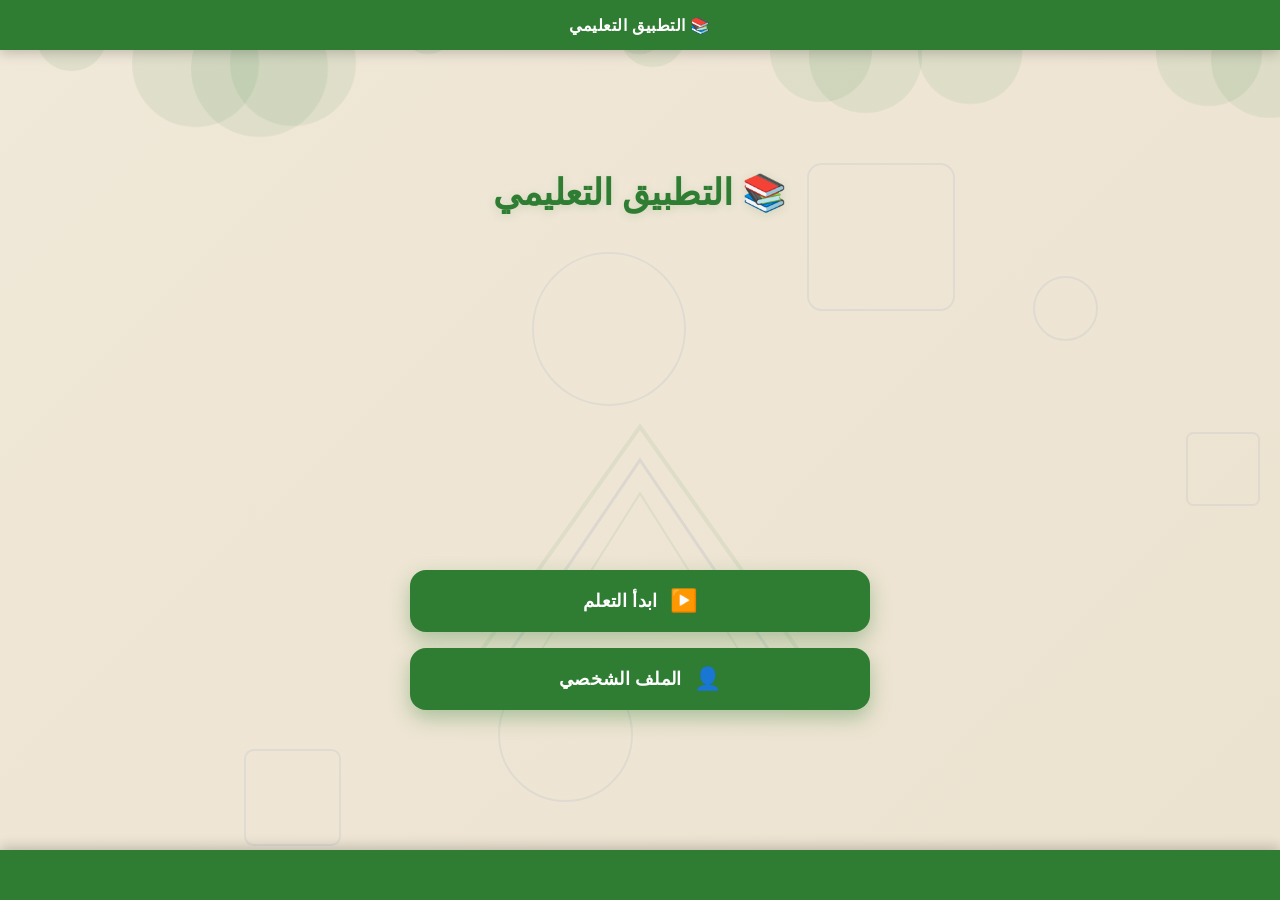
==== commit 838a59db: "Add files via upload" ====
--- a/index.html
+++ b/index.html
@@ -58,6 +58,7 @@
     background: rgba(46, 125, 50, 0.08);
     animation: floatUp linear infinite;
     will-change: transform;
+    z-index: 0;
   }
 
   @keyframes floatUp {
@@ -78,6 +79,7 @@
     border: 2px solid rgba(13, 71, 161, 0.06);
     animation: rotateShape linear infinite;
     will-change: transform;
+    z-index: 0;
   }
 
   @keyframes rotateShape {
@@ -327,29 +329,34 @@
 function createAnimatedBackground() {
   const bg = document.getElementById("animatedBg");
 
+  // 1️⃣ فقاعات صاعدة
   for (let i = 0; i < 12; i++) {
     const bubble = document.createElement("div");
     bubble.className = "bubble";
     const size = 40 + Math.random() * 120;
+    const duration = 12 + Math.random() * 18; // مدة الدورة
     bubble.style.width = size + "px";
     bubble.style.height = size + "px";
     bubble.style.left = Math.random() * 100 + "%";
-    bubble.style.animationDuration = (12 + Math.random() * 18) + "s";
-    bubble.style.animationDelay = (Math.random() * 15) + "s";
+    bubble.style.animationDuration = duration + "s";
+    // ✅ تأخير سالب: تبدأ الفقاعة من منتصف دورتها فورًا
+    bubble.style.animationDelay = -(Math.random() * duration) + "s";
     bg.appendChild(bubble);
   }
 
+  // 2️⃣ أشكال هندسية دوارة
   for (let i = 0; i < 6; i++) {
     const shape = document.createElement("div");
     shape.className = "shape";
     const size = 60 + Math.random() * 100;
+    const duration = 20 + Math.random() * 30;
     shape.style.width = size + "px";
     shape.style.height = size + "px";
     shape.style.left = (5 + Math.random() * 90) + "%";
     shape.style.top = (5 + Math.random() * 90) + "%";
     shape.style.borderRadius = Math.random() > 0.5 ? "50%" : "10%";
-    shape.style.animationDuration = (20 + Math.random() * 30) + "s";
-    shape.style.animationDelay = (Math.random() * 10) + "s";
+    shape.style.animationDuration = duration + "s";
+    shape.style.animationDelay = -(Math.random() * duration) + "s";
     bg.appendChild(shape);
   }
 }
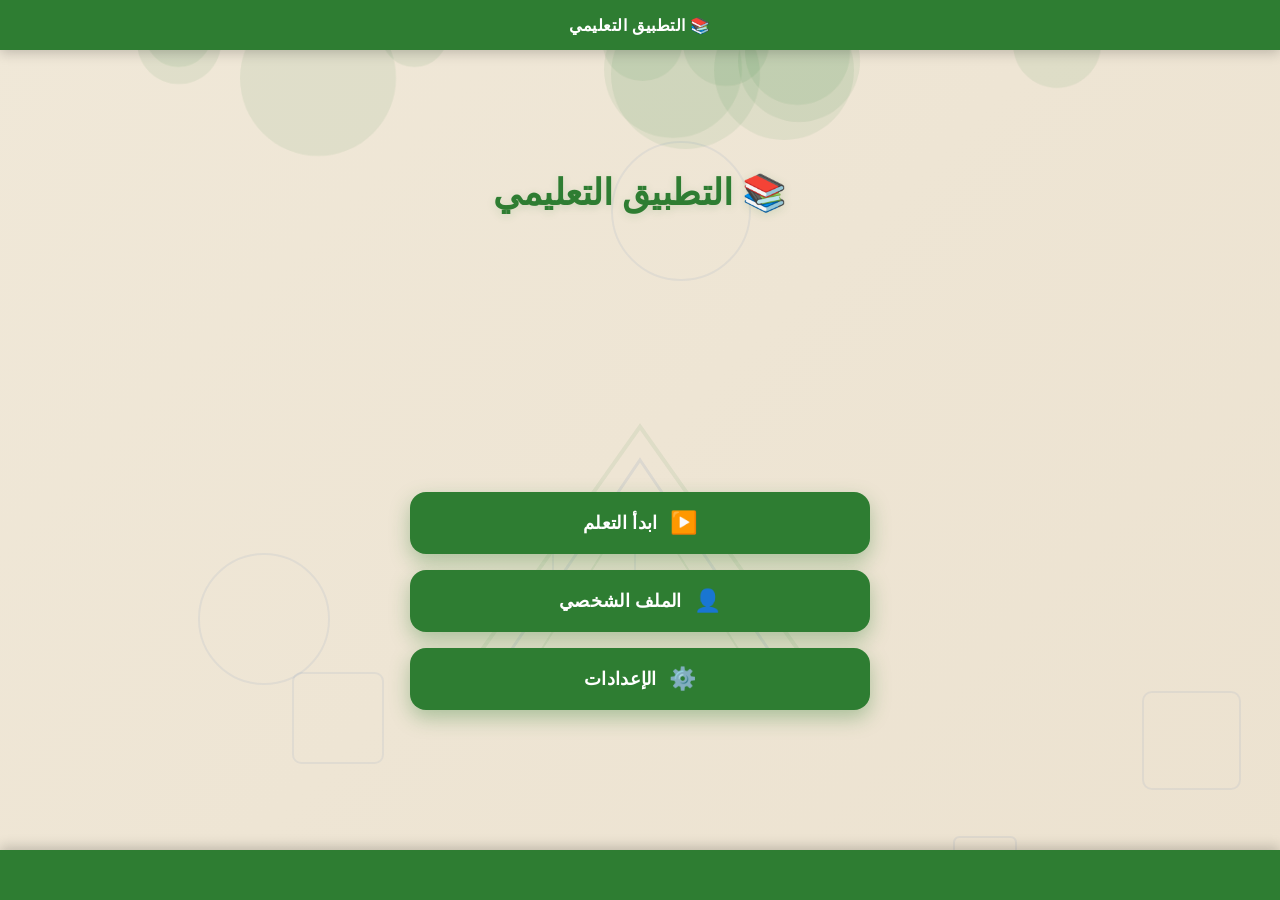
==== commit b52182c4: "Add files via upload" ====
--- a/index.html
+++ b/index.html
@@ -314,6 +314,12 @@
         <span class="icon">👤</span>
         <span>الملف الشخصي</span>
       </button>
+
+      <!-- ⚙️ زر الإعدادات (جديد) -->
+      <button class="main-btn" id="settingsBtn">
+        <span class="icon">⚙️</span>
+        <span>الإعدادات</span>
+      </button>
     </div>
 
   </div>
@@ -334,12 +340,11 @@
     const bubble = document.createElement("div");
     bubble.className = "bubble";
     const size = 40 + Math.random() * 120;
-    const duration = 12 + Math.random() * 18; // مدة الدورة
+    const duration = 12 + Math.random() * 18;
     bubble.style.width = size + "px";
     bubble.style.height = size + "px";
     bubble.style.left = Math.random() * 100 + "%";
     bubble.style.animationDuration = duration + "s";
-    // ✅ تأخير سالب: تبدأ الفقاعة من منتصف دورتها فورًا
     bubble.style.animationDelay = -(Math.random() * duration) + "s";
     bg.appendChild(bubble);
   }
@@ -365,8 +370,9 @@
    🔗 روابط الأزرار
    ============================================================ */
 const CONFIG = {
-  startUrl:   "stages.html",
-  profileUrl: "profile.html",
+  startUrl:    "stages.html",
+  profileUrl:  "profile.html",
+  settingsUrl: "settings.html",
 };
 
 document.getElementById('startBtn').onclick = () => {
@@ -375,6 +381,11 @@
 
 document.getElementById('profileBtn').onclick = () => {
   window.location.href = CONFIG.profileUrl;
+};
+
+/* ⚙️ زر الإعدادات (جديد) */
+document.getElementById('settingsBtn').onclick = () => {
+  window.location.href = CONFIG.settingsUrl;
 };
 
 document.addEventListener('keydown', (e) => {
